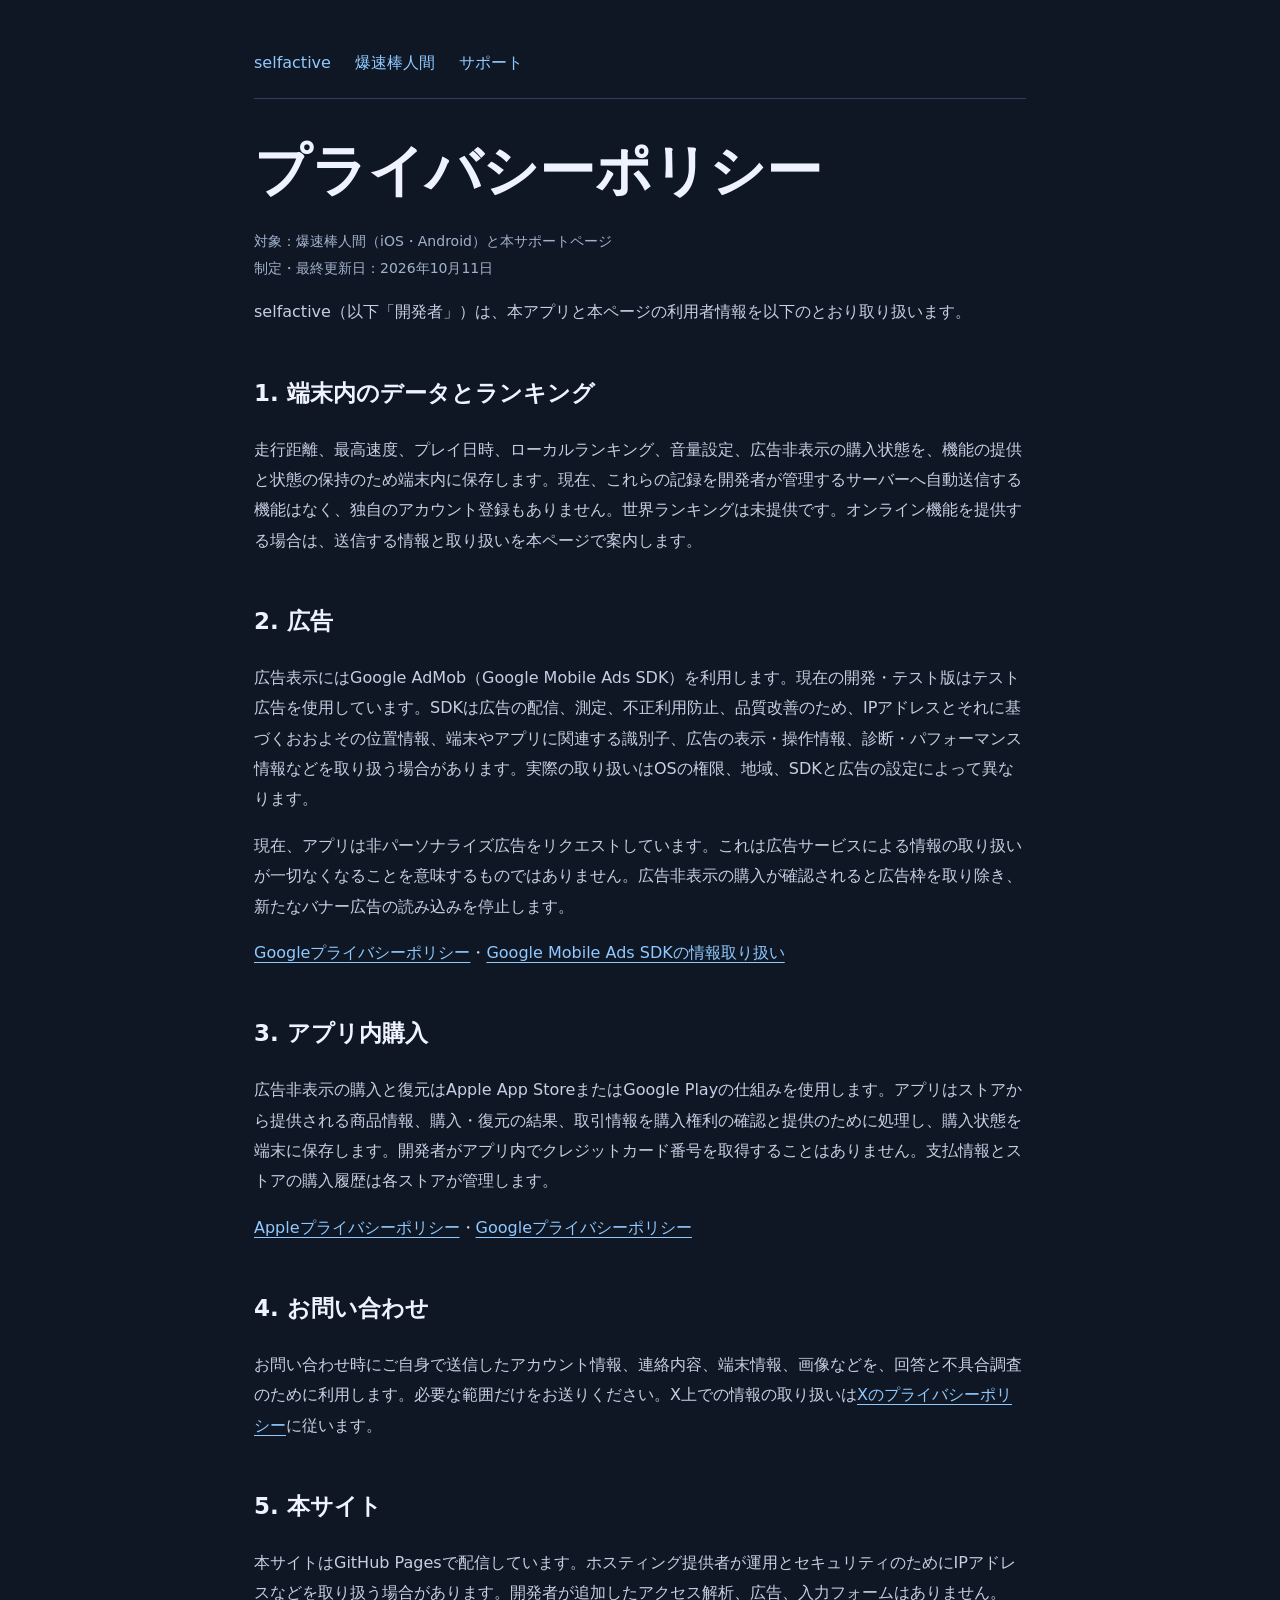
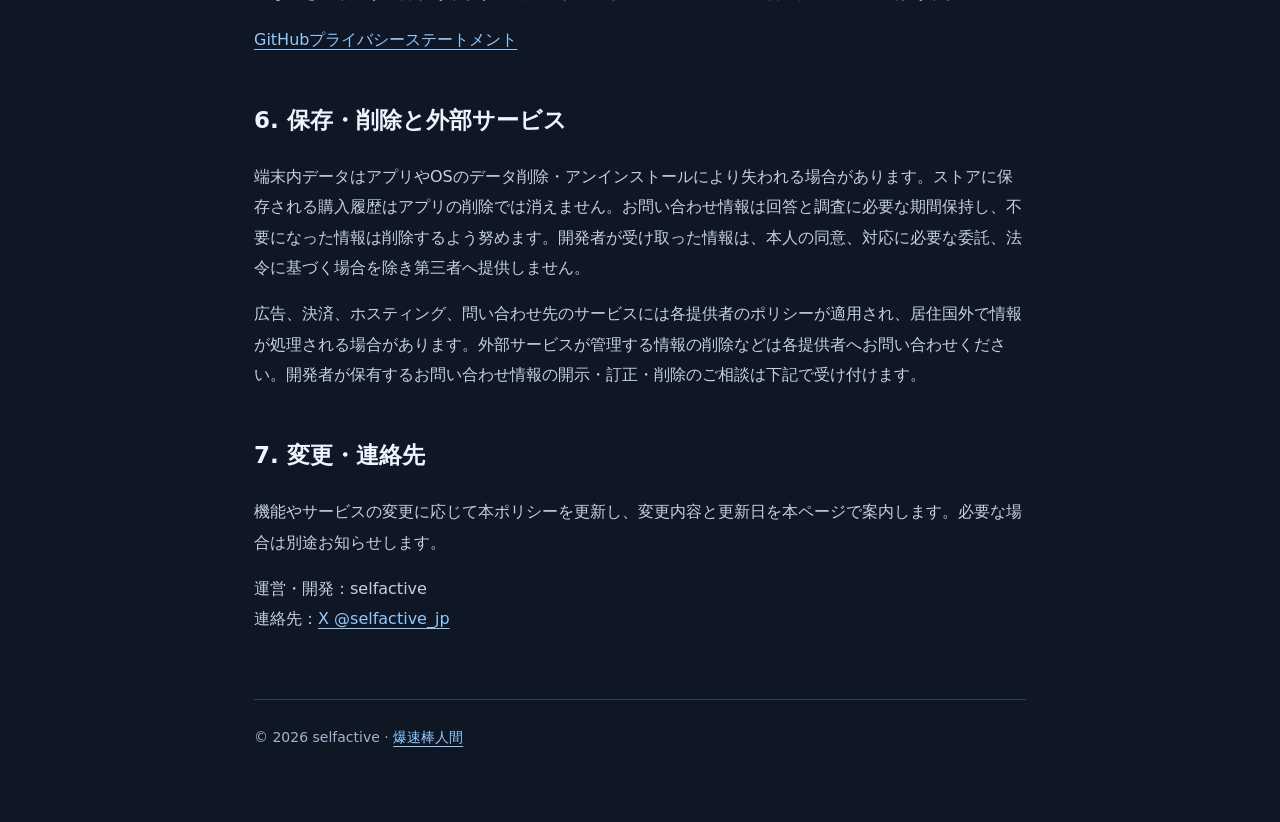
==== velocity-run/privacy.html @ bc33c372 "Add Bakusoku Stickman developer support and privacy pages" ====
<!doctype html>
<html lang="ja"><head><meta charset="utf-8"><meta name="viewport" content="width=device-width, initial-scale=1"><title>プライバシーポリシー | 爆速棒人間</title><meta name="description" content="爆速棒人間の記録、広告、アプリ内購入、お問い合わせ情報の取り扱い。"><link rel="stylesheet" href="/style.css"></head><body><main>
<nav aria-label="メインナビゲーション"><a href="/">selfactive</a><a href="/velocity-run/">爆速棒人間</a><a href="/velocity-run/#support">サポート</a></nav><h1>プライバシーポリシー</h1><p class="muted">対象：爆速棒人間（iOS・Android）と本サポートページ<br>制定・最終更新日：2026年10月11日</p><p>selfactive（以下「開発者」）は、本アプリと本ページの利用者情報を以下のとおり取り扱います。</p>
<h2>1. 端末内のデータとランキング</h2><p>走行距離、最高速度、プレイ日時、ローカルランキング、音量設定、広告非表示の購入状態を、機能の提供と状態の保持のため端末内に保存します。現在、これらの記録を開発者が管理するサーバーへ自動送信する機能はなく、独自のアカウント登録もありません。世界ランキングは未提供です。オンライン機能を提供する場合は、送信する情報と取り扱いを本ページで案内します。</p>
<h2>2. 広告</h2><p>広告表示にはGoogle AdMob（Google Mobile Ads SDK）を利用します。現在の開発・テスト版はテスト広告を使用しています。SDKは広告の配信、測定、不正利用防止、品質改善のため、IPアドレスとそれに基づくおおよその位置情報、端末やアプリに関連する識別子、広告の表示・操作情報、診断・パフォーマンス情報などを取り扱う場合があります。実際の取り扱いはOSの権限、地域、SDKと広告の設定によって異なります。</p><p>現在、アプリは非パーソナライズ広告をリクエストしています。これは広告サービスによる情報の取り扱いが一切なくなることを意味するものではありません。広告非表示の購入が確認されると広告枠を取り除き、新たなバナー広告の読み込みを停止します。</p><p><a href="https://policies.google.com/privacy?hl=ja">Googleプライバシーポリシー</a>・<a href="https://developers.google.com/admob/ios/privacy/data-disclosure">Google Mobile Ads SDKの情報取り扱い</a></p>
<h2>3. アプリ内購入</h2><p>広告非表示の購入と復元はApple App StoreまたはGoogle Playの仕組みを使用します。アプリはストアから提供される商品情報、購入・復元の結果、取引情報を購入権利の確認と提供のために処理し、購入状態を端末に保存します。開発者がアプリ内でクレジットカード番号を取得することはありません。支払情報とストアの購入履歴は各ストアが管理します。</p><p><a href="https://www.apple.com/jp/legal/privacy/">Appleプライバシーポリシー</a>・<a href="https://policies.google.com/privacy?hl=ja">Googleプライバシーポリシー</a></p>
<h2>4. お問い合わせ</h2><p>お問い合わせ時にご自身で送信したアカウント情報、連絡内容、端末情報、画像などを、回答と不具合調査のために利用します。必要な範囲だけをお送りください。X上での情報の取り扱いは<a href="https://x.com/ja/privacy">Xのプライバシーポリシー</a>に従います。</p>
<h2>5. 本サイト</h2><p>本サイトはGitHub Pagesで配信しています。ホスティング提供者が運用とセキュリティのためにIPアドレスなどを取り扱う場合があります。開発者が追加したアクセス解析、広告、入力フォームはありません。</p><p><a href="https://docs.github.com/en/site-policy/privacy-policies/github-general-privacy-statement">GitHubプライバシーステートメント</a></p>
<h2>6. 保存・削除と外部サービス</h2><p>端末内データはアプリやOSのデータ削除・アンインストールにより失われる場合があります。ストアに保存される購入履歴はアプリの削除では消えません。お問い合わせ情報は回答と調査に必要な期間保持し、不要になった情報は削除するよう努めます。開発者が受け取った情報は、本人の同意、対応に必要な委託、法令に基づく場合を除き第三者へ提供しません。</p><p>広告、決済、ホスティング、問い合わせ先のサービスには各提供者のポリシーが適用され、居住国外で情報が処理される場合があります。外部サービスが管理する情報の削除などは各提供者へお問い合わせください。開発者が保有するお問い合わせ情報の開示・訂正・削除のご相談は下記で受け付けます。</p>
<h2>7. 変更・連絡先</h2><p>機能やサービスの変更に応じて本ポリシーを更新し、変更内容と更新日を本ページで案内します。必要な場合は別途お知らせします。</p><p>運営・開発：selfactive<br>連絡先：<a href="https://x.com/selfactive_jp">X @selfactive_jp</a></p><footer>© 2026 selfactive · <a href="/velocity-run/">爆速棒人間</a></footer>
</main></body></html>
---- style.css ----
:root{color-scheme:dark}*{box-sizing:border-box}body{margin:0;background:#101724;color:#eef3ff;font-family:system-ui,-apple-system,sans-serif;line-height:1.9}main{max-width:820px;margin:auto;padding:48px 24px 72px}nav{display:flex;flex-wrap:wrap;gap:12px 24px;border-bottom:1px solid #30405a;padding-bottom:20px}nav a{text-decoration:none}h1{font-size:clamp(32px,7vw,56px);line-height:1.3;margin:36px 0 20px}h2{font-size:23px;margin-top:44px}h3{font-size:18px;margin-top:28px}p,li{color:#c5d0e3}a{color:#8fc9ff;text-underline-offset:4px}a:focus-visible{outline:3px solid #fbd26d;outline-offset:5px}.button{display:inline-block;background:#87c8ff;color:#102039;text-decoration:none;padding:12px 24px;border-radius:12px;font-weight:700;margin:12px 0}.muted,footer{color:#a2b2ce;font-size:14px}footer{margin-top:64px;border-top:1px solid #30405a;padding-top:24px}.card{background:#19243a;padding:20px 24px;border-radius:16px;margin:24px 0}li{margin-bottom:8px}ul,ol{padding-left:24px}html{scroll-behavior:smooth}@media(prefers-reduced-motion:reduce){html{scroll-behavior:auto}}
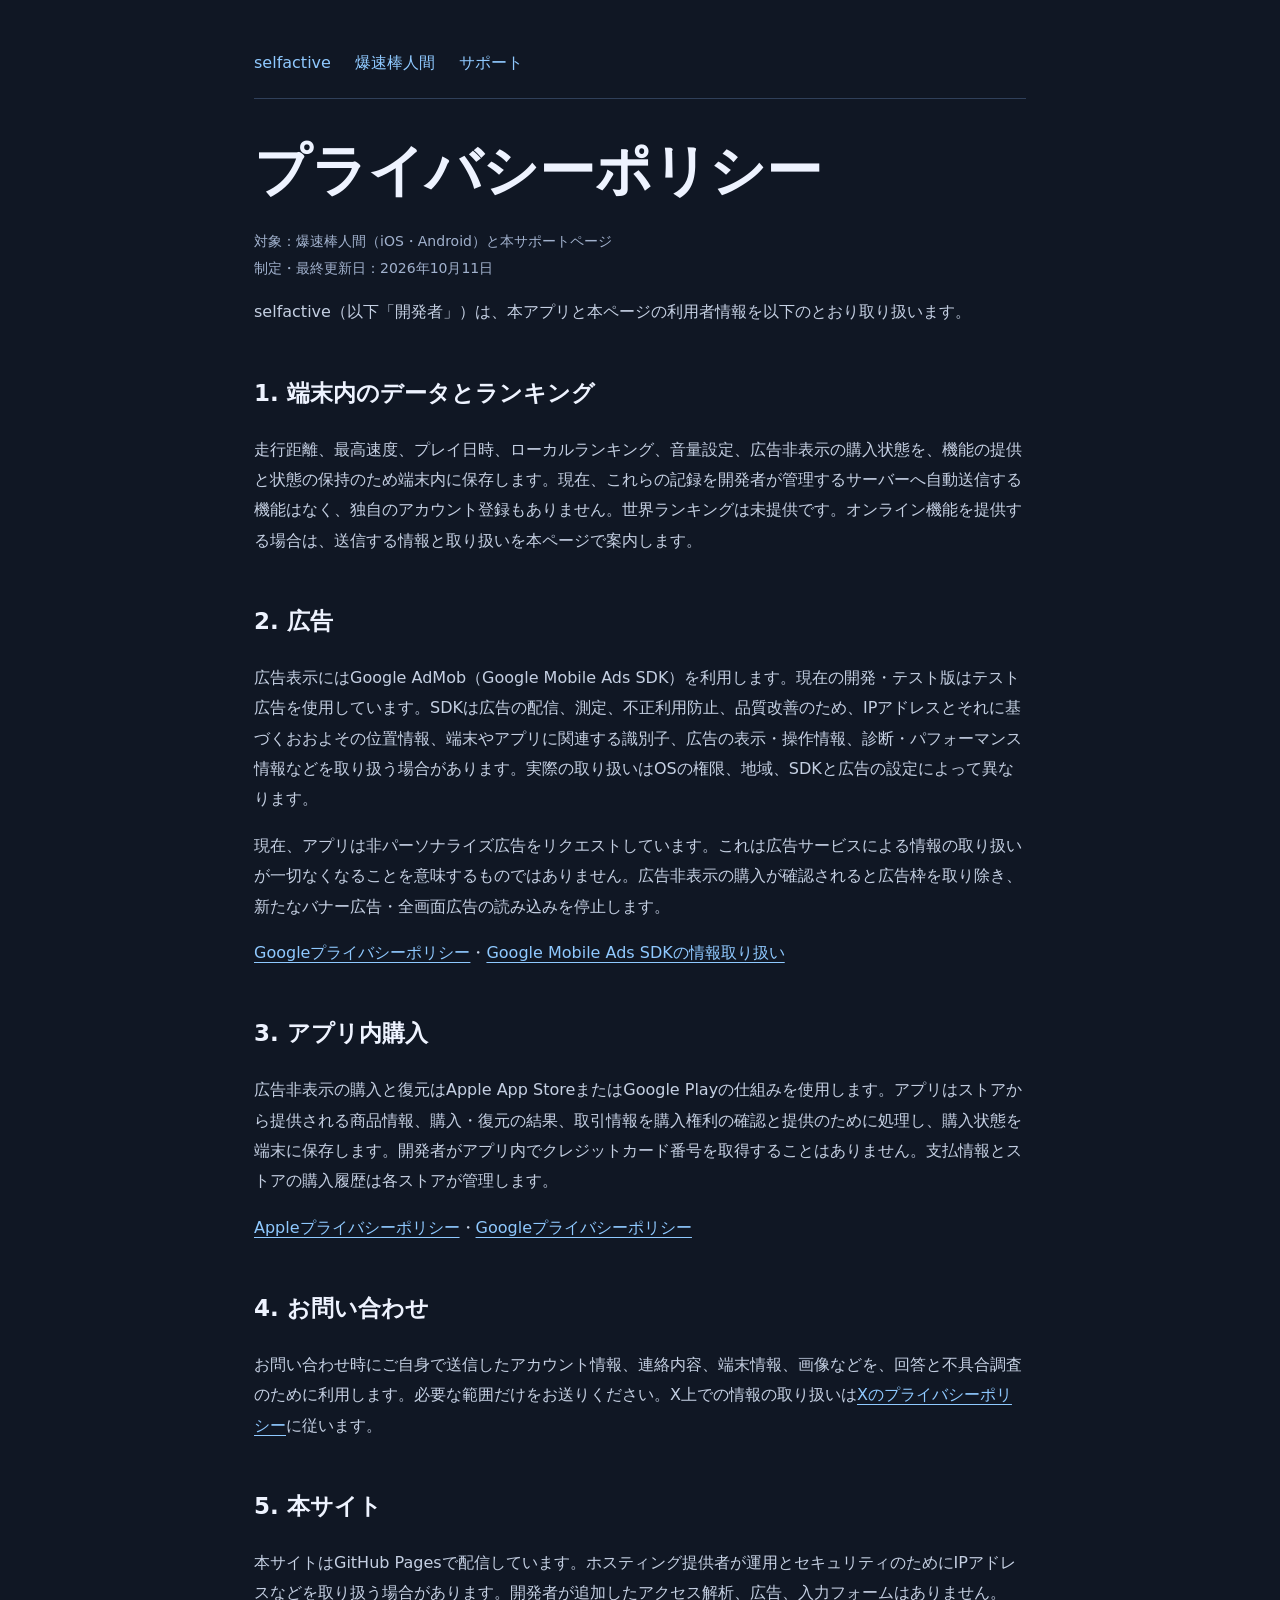
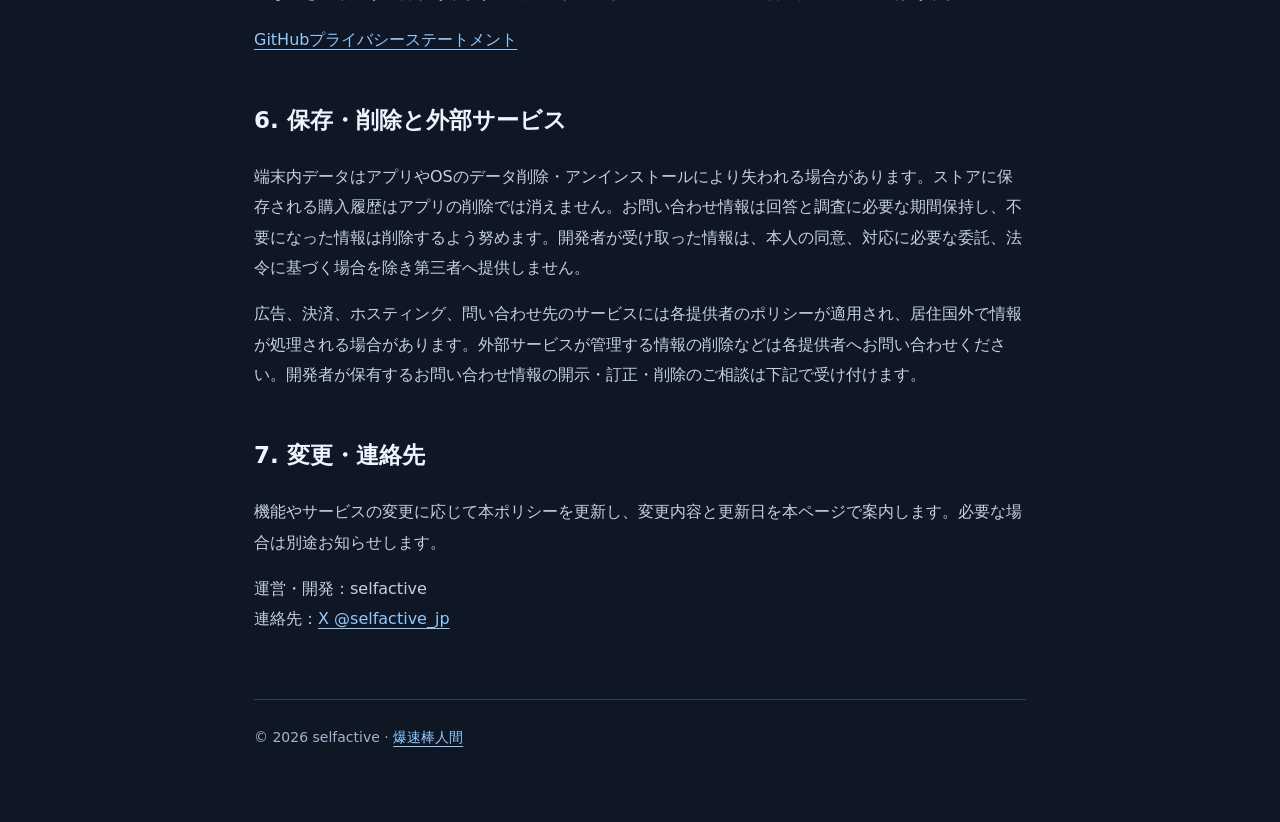
==== commit e52d440a: "Clarify ad removal covers banners and interstitials" ====
--- a/velocity-run/privacy.html
+++ b/velocity-run/privacy.html
@@ -2,7 +2,7 @@
 <html lang="ja"><head><meta charset="utf-8"><meta name="viewport" content="width=device-width, initial-scale=1"><title>プライバシーポリシー | 爆速棒人間</title><meta name="description" content="爆速棒人間の記録、広告、アプリ内購入、お問い合わせ情報の取り扱い。"><link rel="stylesheet" href="/style.css"></head><body><main>
 <nav aria-label="メインナビゲーション"><a href="/">selfactive</a><a href="/velocity-run/">爆速棒人間</a><a href="/velocity-run/#support">サポート</a></nav><h1>プライバシーポリシー</h1><p class="muted">対象：爆速棒人間（iOS・Android）と本サポートページ<br>制定・最終更新日：2026年10月11日</p><p>selfactive（以下「開発者」）は、本アプリと本ページの利用者情報を以下のとおり取り扱います。</p>
 <h2>1. 端末内のデータとランキング</h2><p>走行距離、最高速度、プレイ日時、ローカルランキング、音量設定、広告非表示の購入状態を、機能の提供と状態の保持のため端末内に保存します。現在、これらの記録を開発者が管理するサーバーへ自動送信する機能はなく、独自のアカウント登録もありません。世界ランキングは未提供です。オンライン機能を提供する場合は、送信する情報と取り扱いを本ページで案内します。</p>
-<h2>2. 広告</h2><p>広告表示にはGoogle AdMob（Google Mobile Ads SDK）を利用します。現在の開発・テスト版はテスト広告を使用しています。SDKは広告の配信、測定、不正利用防止、品質改善のため、IPアドレスとそれに基づくおおよその位置情報、端末やアプリに関連する識別子、広告の表示・操作情報、診断・パフォーマンス情報などを取り扱う場合があります。実際の取り扱いはOSの権限、地域、SDKと広告の設定によって異なります。</p><p>現在、アプリは非パーソナライズ広告をリクエストしています。これは広告サービスによる情報の取り扱いが一切なくなることを意味するものではありません。広告非表示の購入が確認されると広告枠を取り除き、新たなバナー広告の読み込みを停止します。</p><p><a href="https://policies.google.com/privacy?hl=ja">Googleプライバシーポリシー</a>・<a href="https://developers.google.com/admob/ios/privacy/data-disclosure">Google Mobile Ads SDKの情報取り扱い</a></p>
+<h2>2. 広告</h2><p>広告表示にはGoogle AdMob（Google Mobile Ads SDK）を利用します。現在の開発・テスト版はテスト広告を使用しています。SDKは広告の配信、測定、不正利用防止、品質改善のため、IPアドレスとそれに基づくおおよその位置情報、端末やアプリに関連する識別子、広告の表示・操作情報、診断・パフォーマンス情報などを取り扱う場合があります。実際の取り扱いはOSの権限、地域、SDKと広告の設定によって異なります。</p><p>現在、アプリは非パーソナライズ広告をリクエストしています。これは広告サービスによる情報の取り扱いが一切なくなることを意味するものではありません。広告非表示の購入が確認されると広告枠を取り除き、新たなバナー広告・全画面広告の読み込みを停止します。</p><p><a href="https://policies.google.com/privacy?hl=ja">Googleプライバシーポリシー</a>・<a href="https://developers.google.com/admob/ios/privacy/data-disclosure">Google Mobile Ads SDKの情報取り扱い</a></p>
 <h2>3. アプリ内購入</h2><p>広告非表示の購入と復元はApple App StoreまたはGoogle Playの仕組みを使用します。アプリはストアから提供される商品情報、購入・復元の結果、取引情報を購入権利の確認と提供のために処理し、購入状態を端末に保存します。開発者がアプリ内でクレジットカード番号を取得することはありません。支払情報とストアの購入履歴は各ストアが管理します。</p><p><a href="https://www.apple.com/jp/legal/privacy/">Appleプライバシーポリシー</a>・<a href="https://policies.google.com/privacy?hl=ja">Googleプライバシーポリシー</a></p>
 <h2>4. お問い合わせ</h2><p>お問い合わせ時にご自身で送信したアカウント情報、連絡内容、端末情報、画像などを、回答と不具合調査のために利用します。必要な範囲だけをお送りください。X上での情報の取り扱いは<a href="https://x.com/ja/privacy">Xのプライバシーポリシー</a>に従います。</p>
 <h2>5. 本サイト</h2><p>本サイトはGitHub Pagesで配信しています。ホスティング提供者が運用とセキュリティのためにIPアドレスなどを取り扱う場合があります。開発者が追加したアクセス解析、広告、入力フォームはありません。</p><p><a href="https://docs.github.com/en/site-policy/privacy-policies/github-general-privacy-statement">GitHubプライバシーステートメント</a></p>
